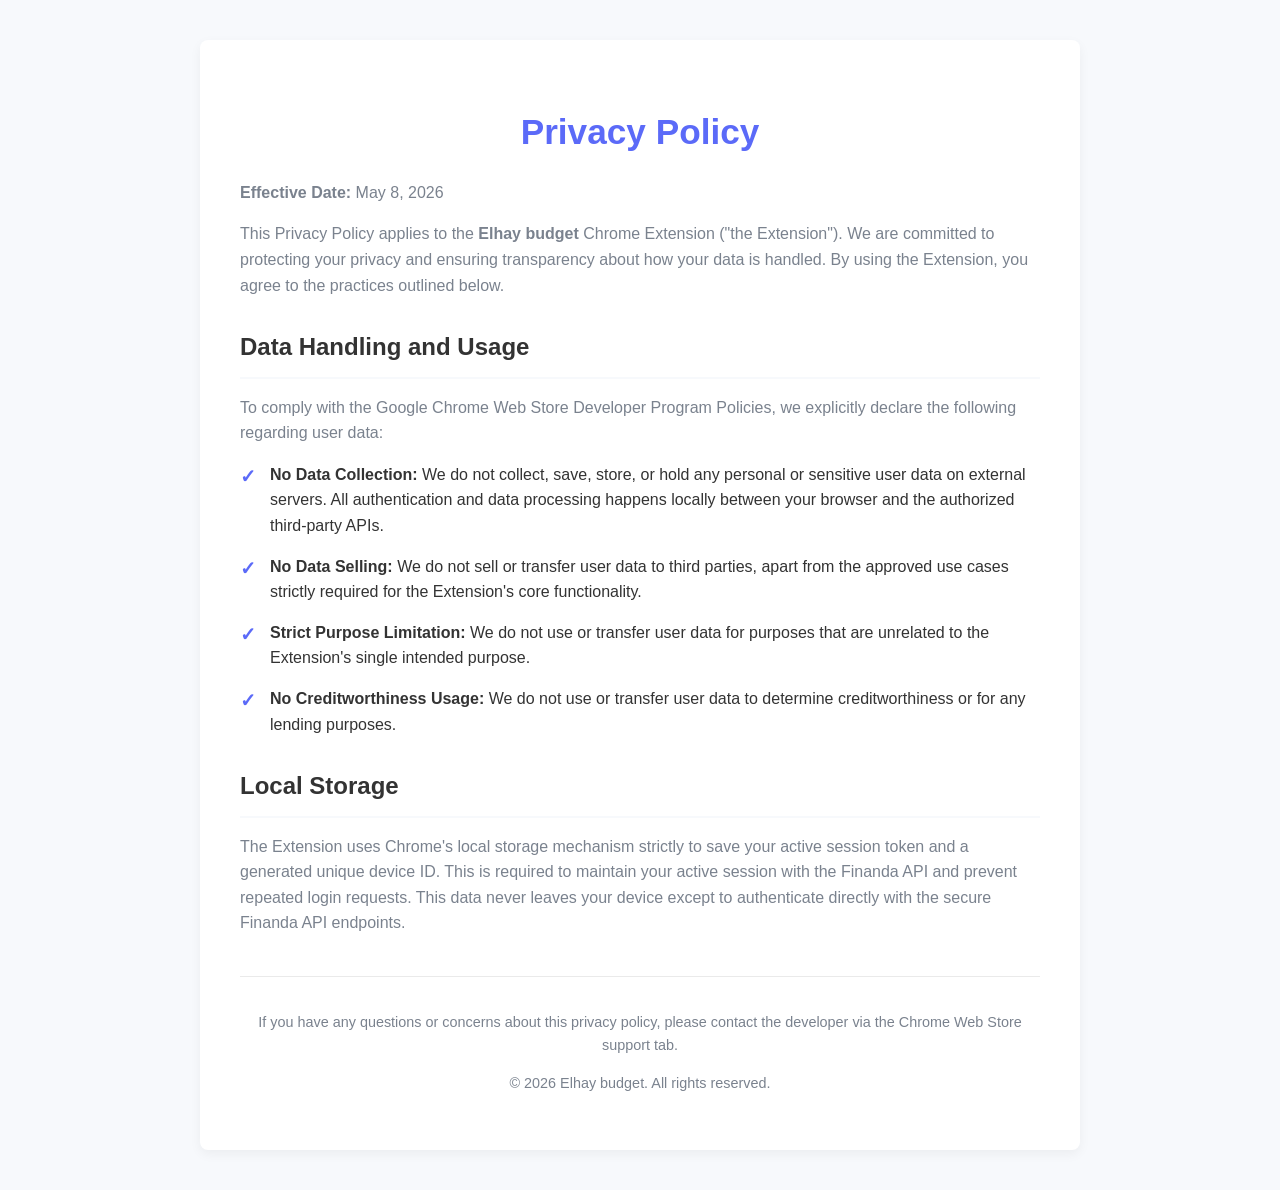
==== docs/privacy.html @ 69cc5c5b "Add privacy policy for Chrome Web Store" ====
<!DOCTYPE html>
<html lang="en">
<head>
    <meta charset="UTF-8">
    <meta name="viewport" content="width=device-width, initial-scale=1.0">
    <title>Privacy Policy - Elhay budget</title>
    <style>
        :root {
            --primary-color: #5b6af8;
            --bg-color: #f7f9fc;
            --text-main: #333333;
            --text-secondary: #7a828e;
            --card-bg: #ffffff;
        }

        body {
            font-family: 'Segoe UI', Tahoma, Geneva, Verdana, sans-serif;
            margin: 0;
            padding: 0;
            background-color: var(--bg-color);
            color: var(--text-main);
            line-height: 1.6;
        }

        .container {
            max-width: 800px;
            margin: 40px auto;
            padding: 40px;
            background-color: var(--card-bg);
            border-radius: 8px;
            box-shadow: 0 4px 12px rgba(0, 0, 0, 0.05);
        }

        h1 {
            color: var(--primary-color);
            font-size: 2.2rem;
            margin-bottom: 20px;
            text-align: center;
        }

        h2 {
            color: var(--text-main);
            font-size: 1.5rem;
            margin-top: 30px;
            margin-bottom: 15px;
            border-bottom: 2px solid var(--bg-color);
            padding-bottom: 10px;
        }

        p {
            margin-bottom: 15px;
            color: var(--text-secondary);
        }

        ul {
            list-style-type: none;
            padding: 0;
        }

        li {
            position: relative;
            padding-left: 30px;
            margin-bottom: 15px;
            color: var(--text-main);
        }

        li::before {
            content: "✓";
            position: absolute;
            left: 0;
            top: 0;
            color: var(--primary-color);
            font-weight: bold;
            font-size: 1.2rem;
        }

        .footer {
            margin-top: 40px;
            text-align: center;
            font-size: 0.9rem;
            color: var(--text-secondary);
            border-top: 1px solid #eaeaea;
            padding-top: 20px;
        }
    </style>
</head>
<body>
    <div class="container">
        <h1>Privacy Policy</h1>
        <p><strong>Effective Date:</strong> May 8, 2026</p>
        
        <p>This Privacy Policy applies to the <strong>Elhay budget</strong> Chrome Extension ("the Extension"). We are committed to protecting your privacy and ensuring transparency about how your data is handled. By using the Extension, you agree to the practices outlined below.</p>

        <h2>Data Handling and Usage</h2>
        <p>To comply with the Google Chrome Web Store Developer Program Policies, we explicitly declare the following regarding user data:</p>
        
        <ul>
            <li><strong>No Data Collection:</strong> We do not collect, save, store, or hold any personal or sensitive user data on external servers. All authentication and data processing happens locally between your browser and the authorized third-party APIs.</li>
            <li><strong>No Data Selling:</strong> We do not sell or transfer user data to third parties, apart from the approved use cases strictly required for the Extension's core functionality.</li>
            <li><strong>Strict Purpose Limitation:</strong> We do not use or transfer user data for purposes that are unrelated to the Extension's single intended purpose.</li>
            <li><strong>No Creditworthiness Usage:</strong> We do not use or transfer user data to determine creditworthiness or for any lending purposes.</li>
        </ul>

        <h2>Local Storage</h2>
        <p>The Extension uses Chrome's local storage mechanism strictly to save your active session token and a generated unique device ID. This is required to maintain your active session with the Finanda API and prevent repeated login requests. This data never leaves your device except to authenticate directly with the secure Finanda API endpoints.</p>

        <div class="footer">
            <p>If you have any questions or concerns about this privacy policy, please contact the developer via the Chrome Web Store support tab.</p>
            <p>&copy; 2026 Elhay budget. All rights reserved.</p>
        </div>
    </div>
</body>
</html>
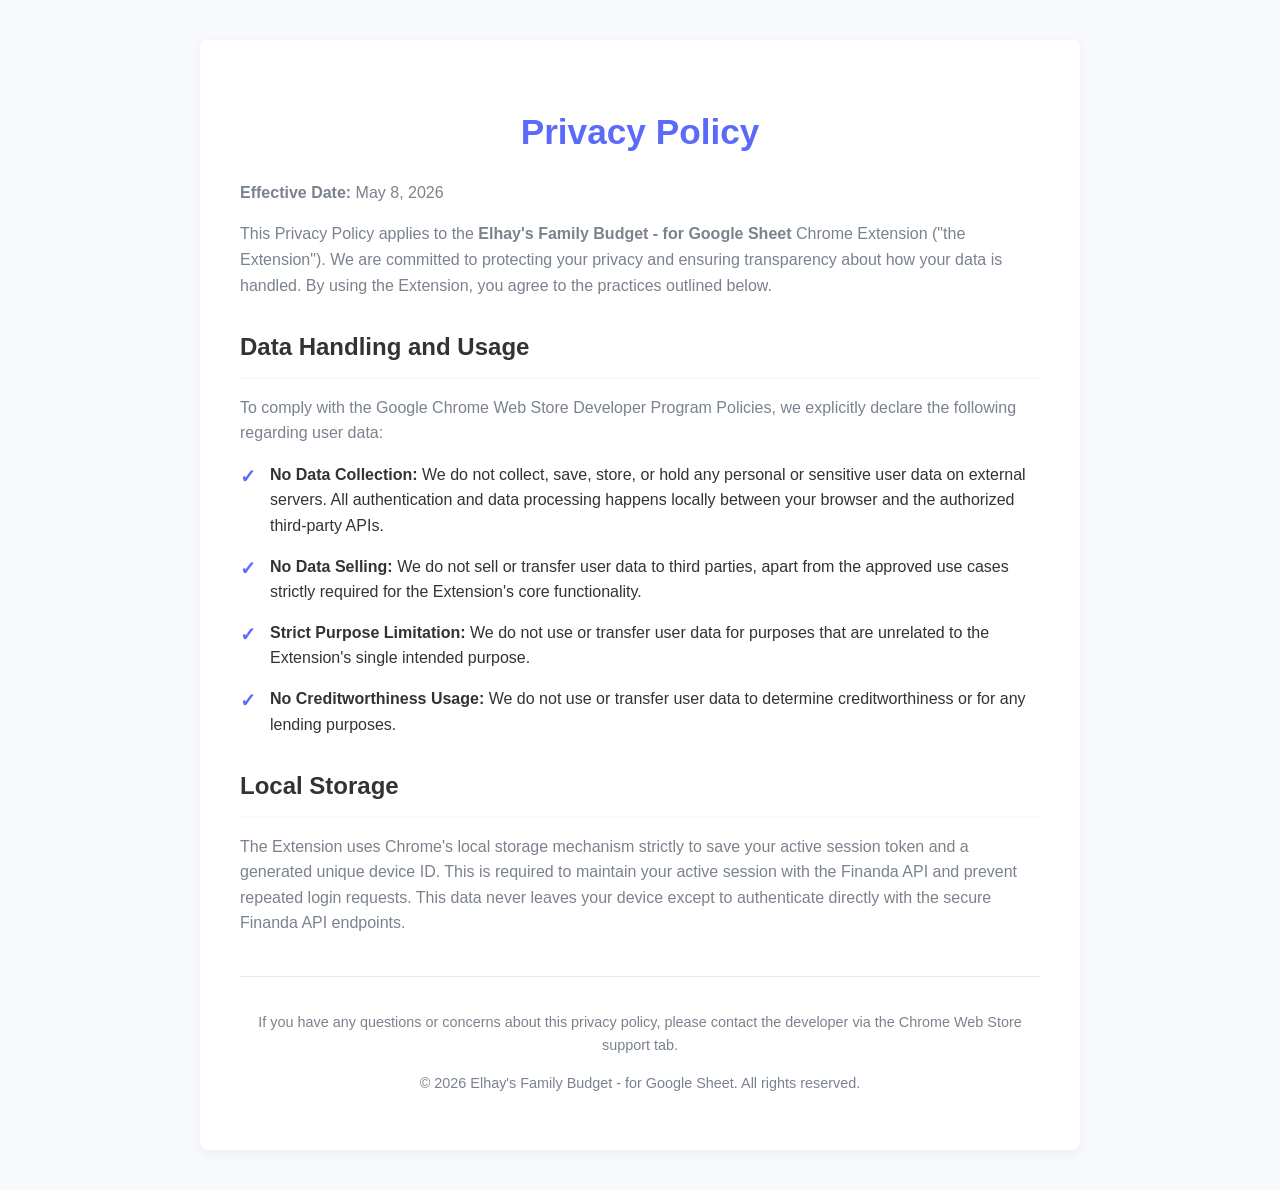
==== commit eaeb30ec: "Fix branding verification app name" ====
--- a/docs/privacy.html
+++ b/docs/privacy.html
@@ -3,7 +3,7 @@
 <head>
     <meta charset="UTF-8">
     <meta name="viewport" content="width=device-width, initial-scale=1.0">
-    <title>Privacy Policy - Elhay budget</title>
+    <title>Privacy Policy - Elhay's Family Budget - for Google Sheet</title>
     <style>
         :root {
             --primary-color: #5b6af8;
@@ -89,7 +89,7 @@
         <h1>Privacy Policy</h1>
         <p><strong>Effective Date:</strong> May 8, 2026</p>
         
-        <p>This Privacy Policy applies to the <strong>Elhay budget</strong> Chrome Extension ("the Extension"). We are committed to protecting your privacy and ensuring transparency about how your data is handled. By using the Extension, you agree to the practices outlined below.</p>
+        <p>This Privacy Policy applies to the <strong>Elhay's Family Budget - for Google Sheet</strong> Chrome Extension ("the Extension"). We are committed to protecting your privacy and ensuring transparency about how your data is handled. By using the Extension, you agree to the practices outlined below.</p>
 
         <h2>Data Handling and Usage</h2>
         <p>To comply with the Google Chrome Web Store Developer Program Policies, we explicitly declare the following regarding user data:</p>
@@ -106,7 +106,7 @@
 
         <div class="footer">
             <p>If you have any questions or concerns about this privacy policy, please contact the developer via the Chrome Web Store support tab.</p>
-            <p>&copy; 2026 Elhay budget. All rights reserved.</p>
+            <p>&copy; 2026 Elhay's Family Budget - for Google Sheet. All rights reserved.</p>
         </div>
     </div>
 </body>
